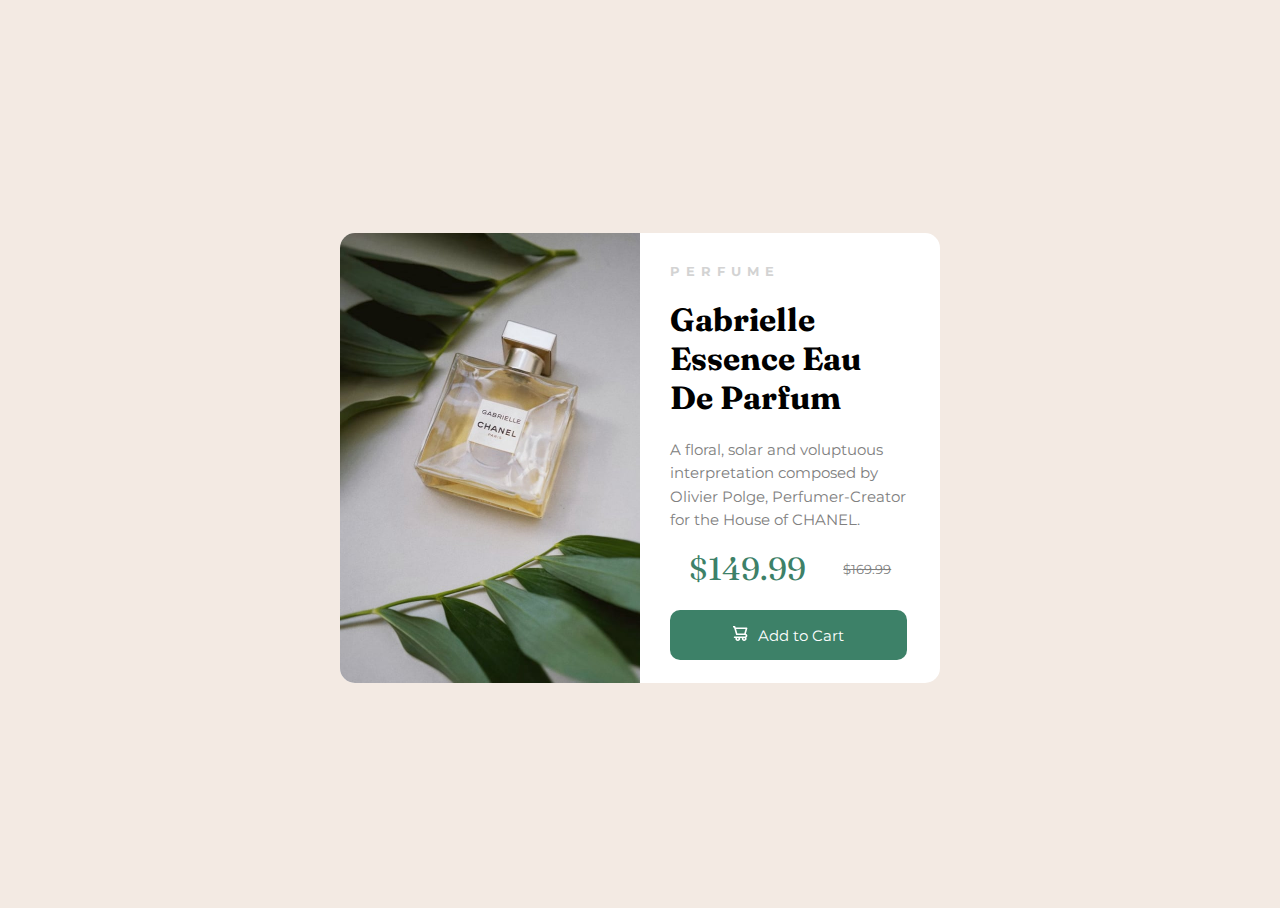
==== index.html @ da049351 "initial commit" ====
<!DOCTYPE html>
<html lang="en">
<head>
  <meta charset="UTF-8">
  <meta name="viewport" content="width=device-width, initial-scale=1.0"> 
  <link rel="icon" type="image/png" sizes="32x32" href="./images/favicon-32x32.png">
  <link rel="stylesheet" href="style.css">
  <title>Frontend Mentor | Product preview card component</title>
</head>
<body>
  <div class="card">
    <img src="images/image-product-desktop.jpg" alt="">
    <div class="desc">
      <h3 class="perfume">PERFUME</h3>
      <h1 class="titulo">Gabrielle Essence Eau De Parfum</h1>
      <p id="descripcion">A floral, solar and voluptuous interpretation composed by Olivier Polge, Perfumer-Creator for the House of CHANEL.</p>
      <div class="precios">
        <p class="precio">$149.99</p>
        <p class="precio-anterior">$169.99</p>
      </div>
      <button class="carro"><img id="carrito" src="images/icon-cart.svg" alt=""> Add to Cart</button>
    </div>
  </div>
</body>
</html>
---- style.css ----
@import url('https://fonts.googleapis.com/css2?family=Fraunces:opsz,wght@9..144,700&family=Montserrat:wght@500;700&display=swap');

/* 
font-family: 'Fraunces', serif;
font-family: 'Montserrat', sans-serif;
 */

html, body{
    display: flex;
    height:100%;
    width: 100%;
}

body{ background-color: #F3EAE3;
    align-items: center;
    justify-content: center;
}

.card{background-color: white;
    width: 600px;
    height: 450px;
    display: flex;
    border-radius: 15px;
    overflow: hidden;
}

img{ width: 300px;}
.desc{width: max-content;
    height: fit-content;
}

.perfume{ font-family: 'Montserrat', sans-serif;
    font-size: small;
    color: lightgray;
    letter-spacing: 6px;
    margin: 0;
} 

.desc{ padding: 30px;
    margin: 0;
    justify-content: space-between;}

.titulo{font-family: 'Fraunces', serif}

#descripcion{font-family: 'Montserrat', sans-serif;
    font-size: 11pt;
    color: gray;
    line-height: 1.6;
} 

.precios{ display: flex; 
    flex-direction: row;
    align-items: center;
    justify-content: space-around;}

.precio{font-family: 'Fraunces', serif;
    color: #3D8168;
    font-size: xx-large;
    margin: 0;}

.precio-anterior{font-family: 'Montserrat', sans-serif;
    text-decoration: line-through;
    color: gray;
    font-size: smaller;
}

button.carro{width: 237px;
    height: 50px;
    border: 0;
    margin-top: 20px;
    background-color: #3D8168;
    color: white;
    font-family: 'Montserrat', sans-serif;
    font-size: 11pt;
    border-radius: 10px;
    }

button.carro:hover{
    background-color: #1A4031;
}

#carrito {height: 15px;
    margin-right: 6px;
    width: auto;}
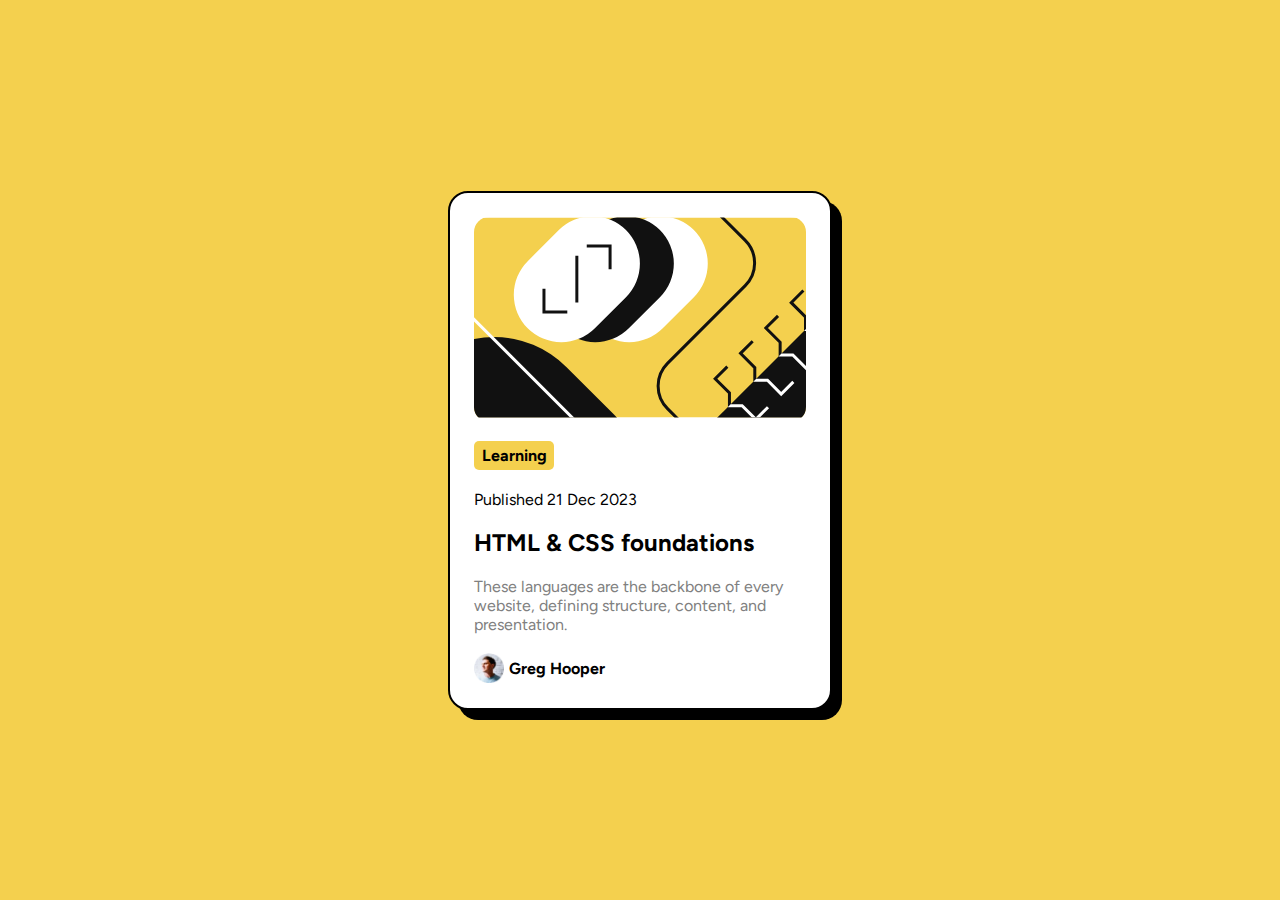
==== commit dfb5f396: "Add files via upload" ====
--- a/index.html
+++ b/index.html
@@ -2,24 +2,29 @@
 <html lang="en">
 <head>
   <meta charset="UTF-8">
-  <meta name="viewport" content="width=device-width, initial-scale=1.0"> 
-  <link rel="icon" type="image/png" sizes="32x32" href="./images/favicon-32x32.png">
+  <meta name="viewport" content="width=device-width, initial-scale=1.0"> <!-- displays site properly based on user's device -->
+  <link rel="icon" type="image/png" sizes="32x32" href="./assets/images/favicon-32x32.png">
+  <title>Frontend Mentor | Blog preview card</title>
   <link rel="stylesheet" href="style.css">
-  <title>Frontend Mentor | Product preview card component</title>
 </head>
 <body>
-  <div class="card">
-    <img src="images/image-product-desktop.jpg" alt="">
-    <div class="desc">
-      <h3 class="perfume">PERFUME</h3>
-      <h1 class="titulo">Gabrielle Essence Eau De Parfum</h1>
-      <p id="descripcion">A floral, solar and voluptuous interpretation composed by Olivier Polge, Perfumer-Creator for the House of CHANEL.</p>
-      <div class="precios">
-        <p class="precio">$149.99</p>
-        <p class="precio-anterior">$169.99</p>
+  <div class="main flex">
+    <div class="card flex">
+      <div class="imagen">
+        <img src="assets/images/illustration-article.svg" alt="">
       </div>
-      <button class="carro"><img id="carrito" src="images/icon-cart.svg" alt=""> Add to Cart</button>
+      <div class="learning flex"><h4>Learning</h4></div>
+      <p>Published 21 Dec 2023</p>
+      <h2 id="titulo">HTML & CSS foundations</h2>
+      <p id="parrafo">These languages are the backbone of every website, defining structure, content, and presentation.</p>
+      <div class="autor flex">
+        <img id="foto" src="assets/images/image-avatar.webp" alt="">
+        <h4>Greg Hooper</h4>
+      </div>
+
+    
+  
     </div>
   </div>
 </body>
-</html>
+</html>--- a/style.css
+++ b/style.css
@@ -1,84 +1,67 @@
-@import url('https://fonts.googleapis.com/css2?family=Fraunces:opsz,wght@9..144,700&family=Montserrat:wght@500;700&display=swap');
+@import url('https://fonts.googleapis.com/css2?family=Figtree:wght@600;800&display=swap');
 
-/* 
-font-family: 'Fraunces', serif;
-font-family: 'Montserrat', sans-serif;
- */
-
+*{
+    margin: 0;
+    padding: 0;
+    font-family: 'Figtree', sans-serif;
+}
 html, body{
-    display: flex;
-    height:100%;
+    height: 100%;
     width: 100%;
 }
 
-body{ background-color: #F3EAE3;
+.flex{display: flex;}
+
+.main{
+    height: 100%;
+    width: 100%;
+    background-color: hsl(47, 88%, 63%);
+    justify-content: center;
     align-items: center;
-    justify-content: center;
 }
 
-.card{background-color: white;
-    width: 600px;
-    height: 450px;
-    display: flex;
+.card{
+    background-color: white;
+    width: 332px;
+    height: 467px;
+    border: solid 2px black;
+    border-radius: 20px;
+    box-shadow: 10px 10px black;
+    flex-direction: column;
+    padding: 24px;
+    justify-content: space-between;
+}
+
+.imagen{
     border-radius: 15px;
     overflow: hidden;
 }
 
-img{ width: 300px;}
-.desc{width: max-content;
-    height: fit-content;
+.learning{
+    height: 29px;
+    width: 80px;
+    background-color: hsl(47, 88%, 63%);
+    justify-content: center;
+    align-items: center;
+    border-radius: 5px;
+
 }
 
-.perfume{ font-family: 'Montserrat', sans-serif;
-    font-size: small;
-    color: lightgray;
-    letter-spacing: 6px;
-    margin: 0;
-} 
+#parrafo{
+    color: hsl(0, 0%, 50%);
+}
 
-.desc{ padding: 30px;
-    margin: 0;
-    justify-content: space-between;}
+#foto{
+    height: 30px;
+}
 
-.titulo{font-family: 'Fraunces', serif}
-
-#descripcion{font-family: 'Montserrat', sans-serif;
-    font-size: 11pt;
-    color: gray;
-    line-height: 1.6;
-} 
-
-.precios{ display: flex; 
+.autor{
     flex-direction: row;
     align-items: center;
-    justify-content: space-around;}
-
-.precio{font-family: 'Fraunces', serif;
-    color: #3D8168;
-    font-size: xx-large;
-    margin: 0;}
-
-.precio-anterior{font-family: 'Montserrat', sans-serif;
-    text-decoration: line-through;
-    color: gray;
-    font-size: smaller;
+    gap: 5px;
 }
 
-button.carro{width: 237px;
-    height: 50px;
-    border: 0;
-    margin-top: 20px;
-    background-color: #3D8168;
-    color: white;
-    font-family: 'Montserrat', sans-serif;
-    font-size: 11pt;
-    border-radius: 10px;
-    }
-
-button.carro:hover{
-    background-color: #1A4031;
-}
-
-#carrito {height: 15px;
-    margin-right: 6px;
-    width: auto;}+#titulo:hover{
+    color: hsl(47, 88%, 63%);
+    cursor: pointer;
+}